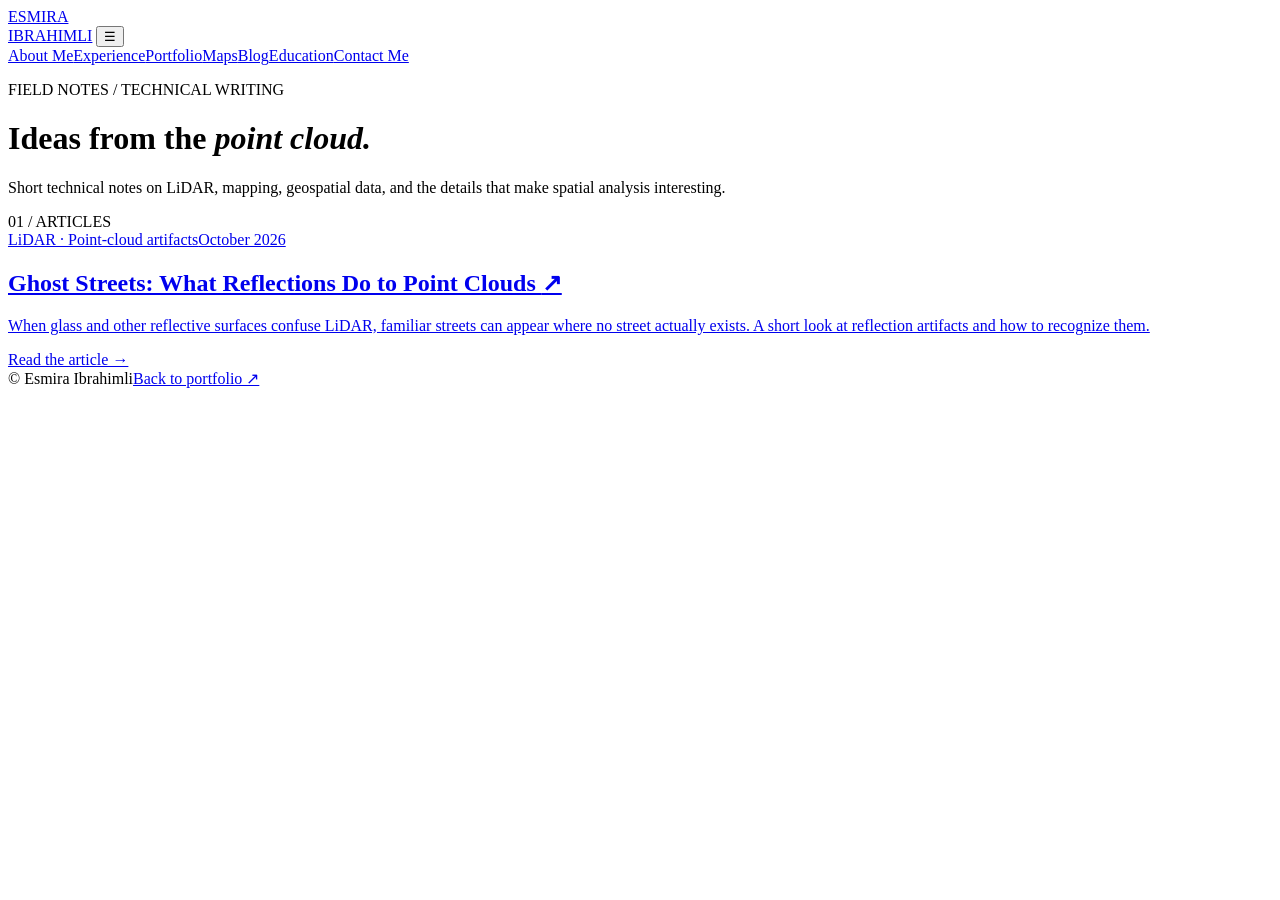
==== blog/index.html @ f17788f1 "Add files via upload" ====
<!DOCTYPE html>
<html lang="en">
<head>
<meta charset="UTF-8"><meta name="viewport" content="width=device-width, initial-scale=1.0">
<title>Blog — Esmira Ibrahimli</title>
<meta name="description" content="GIS, LiDAR and geospatial technical writing by Esmira Ibrahimli.">
<link rel="preconnect" href="https://fonts.googleapis.com">
<link href="https://fonts.googleapis.com/css2?family=Fraunces:ital,wght@0,400;0,500;0,600;1,400;1,500&family=Inter:wght@400;500;600&display=swap" rel="stylesheet">
<link rel="icon" href="../favicon.png">
<link rel="stylesheet" href="blog.css">
</head>
<body>
<header class="site-header"><nav class="wrap navigation" aria-label="Main navigation">
<a class="logo" href="../index.html">ESMIRA<br>IBRAHIMLI</a>
<button class="nav-toggle" type="button" id="navToggle" aria-expanded="false" aria-controls="navlinks" aria-label="Toggle navigation">☰</button>
<div class="navlinks" id="navlinks">
<a href="../index.html#about">About Me</a><a href="../index.html#experience">Experience</a><a href="../index.html#portfolio">Portfolio</a><a href="../index.html#maps">Maps</a><a href="index.html" aria-current="page">Blog</a><a href="../index.html#education">Education</a><a href="../index.html#contact">Contact Me</a>
</div></nav></header>
<main class="wrap blog-main">
<p class="eyebrow">FIELD NOTES / TECHNICAL WRITING</p>
<h1>Ideas from the <em>point cloud.</em></h1>
<p class="lead">Short technical notes on LiDAR, mapping, geospatial data, and the details that make spatial analysis interesting.</p>
<div class="section-label">01 / ARTICLES</div>
<!-- ADD FUTURE BLOG LINKS BY DUPLICATING AN <article class="article-card"> BLOCK BELOW -->
<article class="article-card"><a href="ghost-streets.html" class="article-link">
<div class="article-meta"><span>LiDAR · Point-cloud artifacts</span><span>October 2026</span></div>
<h2>Ghost Streets: What Reflections Do to Point Clouds <span aria-hidden="true">↗</span></h2>
<p>When glass and other reflective surfaces confuse LiDAR, familiar streets can appear where no street actually exists. A short look at reflection artifacts and how to recognize them.</p>
<span class="read-more">Read the article →</span>
</a></article>
<!-- ADD ANOTHER ARTICLE BELOW THIS COMMENT -->
</main>
<footer class="wrap footer"><span>© Esmira Ibrahimli</span><a href="../index.html">Back to portfolio ↗</a></footer>
<script>const t=document.getElementById('navToggle'),n=document.getElementById('navlinks');t.addEventListener('click',()=>{let open=n.classList.toggle('open');t.setAttribute('aria-expanded',String(open));});n.querySelectorAll('a').forEach(a=>a.addEventListener('click',()=>{n.classList.remove('open');t.setAttribute('aria-expanded','false')}));</script>
</body></html>
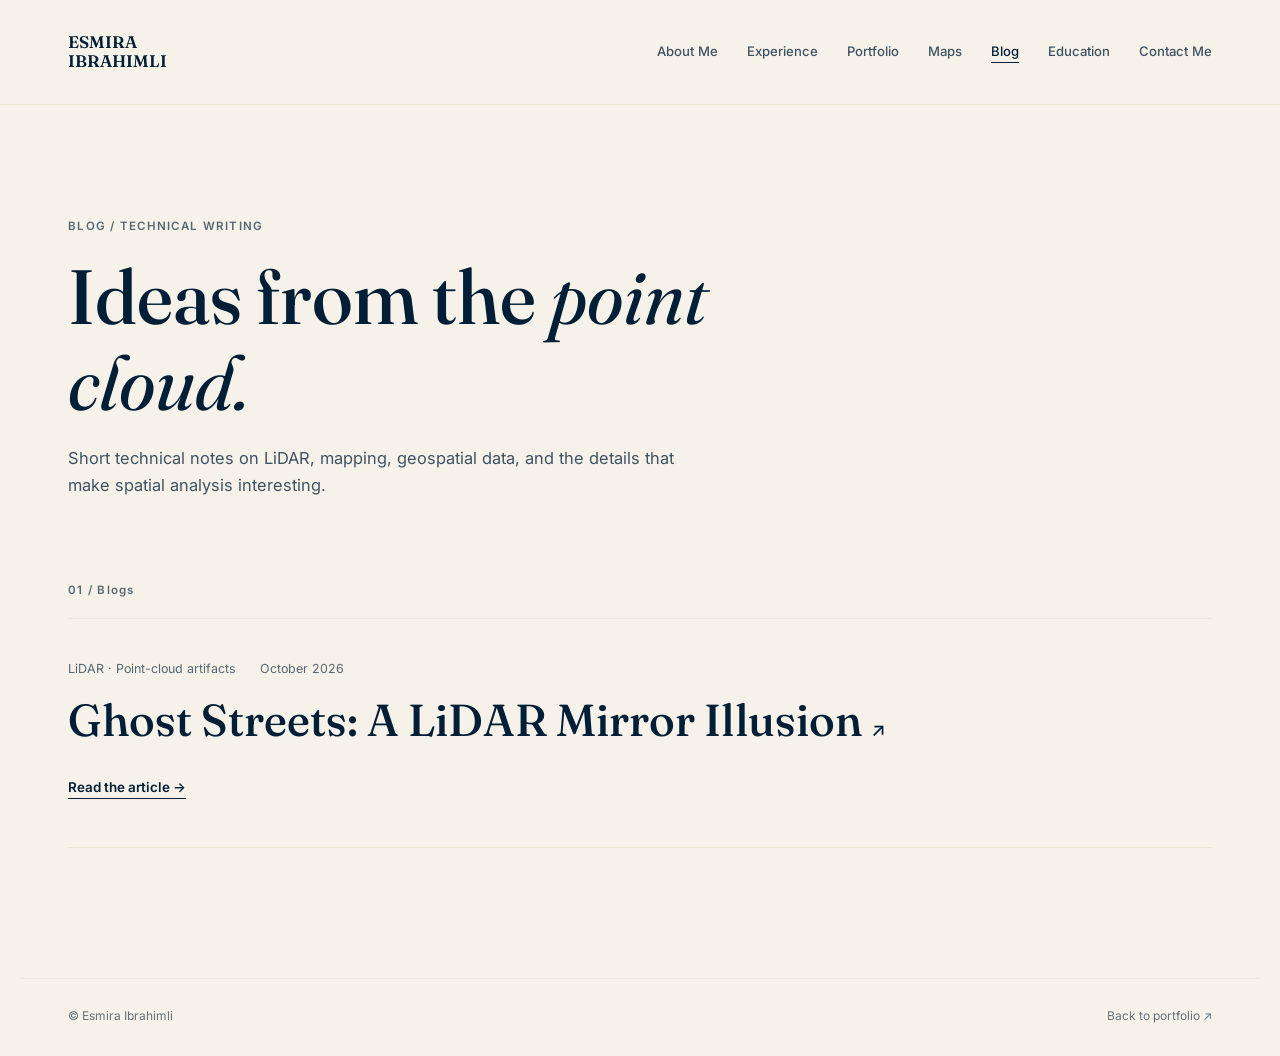
==== commit e440d872: "Update index.html" ====
--- a/blog/index.html
+++ b/blog/index.html
@@ -8,6 +8,7 @@
 <link href="https://fonts.googleapis.com/css2?family=Fraunces:ital,wght@0,400;0,500;0,600;1,400;1,500&family=Inter:wght@400;500;600&display=swap" rel="stylesheet">
 <link rel="icon" href="../favicon.png">
 <link rel="stylesheet" href="blog.css">
+<link rel="stylesheet" href="ghost-streets.css">
 </head>
 <body>
 <header class="site-header"><nav class="wrap navigation" aria-label="Main navigation">
@@ -17,15 +18,14 @@
 <a href="../index.html#about">About Me</a><a href="../index.html#experience">Experience</a><a href="../index.html#portfolio">Portfolio</a><a href="../index.html#maps">Maps</a><a href="index.html" aria-current="page">Blog</a><a href="../index.html#education">Education</a><a href="../index.html#contact">Contact Me</a>
 </div></nav></header>
 <main class="wrap blog-main">
-<p class="eyebrow">FIELD NOTES / TECHNICAL WRITING</p>
+<p class="eyebrow">BLOG / TECHNICAL WRITING</p>
 <h1>Ideas from the <em>point cloud.</em></h1>
 <p class="lead">Short technical notes on LiDAR, mapping, geospatial data, and the details that make spatial analysis interesting.</p>
-<div class="section-label">01 / ARTICLES</div>
+<div class="section-label">01 / Blogs</div>
 <!-- ADD FUTURE BLOG LINKS BY DUPLICATING AN <article class="article-card"> BLOCK BELOW -->
 <article class="article-card"><a href="ghost-streets.html" class="article-link">
 <div class="article-meta"><span>LiDAR · Point-cloud artifacts</span><span>October 2026</span></div>
-<h2>Ghost Streets: What Reflections Do to Point Clouds <span aria-hidden="true">↗</span></h2>
-<p>When glass and other reflective surfaces confuse LiDAR, familiar streets can appear where no street actually exists. A short look at reflection artifacts and how to recognize them.</p>
+<h2>Ghost Streets: A LiDAR Mirror Illusion <span aria-hidden="true">↗</span></h2>
 <span class="read-more">Read the article →</span>
 </a></article>
 <!-- ADD ANOTHER ARTICLE BELOW THIS COMMENT -->
--- a/blog/blog.css
+++ b/blog/blog.css
@@ -0,0 +1 @@
+ :root{--navy:#001f37;--cream:#f7f2e9;--dim:#ece4d3;--serif:'Fraunces',Georgia,serif;--sans:'Inter',sans-serif}*{box-sizing:border-box}html{scroll-behavior:smooth}body{margin:0;background:var(--cream);color:var(--navy);font-family:var(--sans);line-height:1.65}a{color:inherit;text-decoration:none}.wrap{max-width:1240px;margin:0 auto;padding-left:48px;padding-right:48px}.site-header{position:sticky;top:0;z-index:20;background:var(--cream);border-bottom:1px solid var(--dim)}.navigation{display:flex;align-items:center;justify-content:space-between;min-height:104px;gap:28px}.logo{font-family:var(--serif);font-size:1.05rem;font-weight:600;line-height:1.15}.navlinks{display:flex;gap:29px}.navlinks a{font-size:.82rem;font-weight:500;opacity:.75;white-space:nowrap}.navlinks a:hover,.navlinks a[aria-current]{opacity:1}.navlinks a[aria-current]{text-decoration:underline;text-underline-offset:6px}.nav-toggle{display:none;background:none;border:0;color:var(--navy);font-size:1.3rem;cursor:pointer}h1,h2{font-family:var(--serif);font-weight:500;line-height:1.13}h1 em{font-weight:400} .eyebrow,.section-label{font-size:.72rem;letter-spacing:.11em;font-weight:600;opacity:.65}.blog-main{padding-top:100px;padding-bottom:130px;min-height:70vh}.blog-main h1{font-size:clamp(2.7rem,6vw,5rem);max-width:790px;margin:18px 0}.lead{max-width:610px;font-size:1.03rem;opacity:.75}.section-label{border-bottom:1px solid var(--dim);padding:65px 0 18px}.article-card{border-bottom:1px solid var(--dim)}.article-link{display:block;padding:40px 0 48px;max-width:880px}.article-meta{display:flex;gap:24px;flex-wrap:wrap;font-size:.78rem;opacity:.65}.article-card h2{font-size:clamp(1.8rem,3.5vw,2.8rem);margin:16px 0}.article-card h2 span{font-family:var(--sans);font-size:1.2rem}.article-card p{max-width:720px;font-size:.96rem;opacity:.72}.read-more{display:inline-block;font-weight:600;font-size:.84rem;border-bottom:1px solid var(--navy);margin-top:14px}.article-link:hover h2{opacity:.74}.article-main{padding-top:64px;padding-bottom:120px;max-width:1080px}.back{font-size:.82rem;display:inline-block;margin-bottom:68px;border-bottom:1px solid currentColor}.article-main h1{font-size:clamp(2.7rem,5.6vw,4.6rem);margin:16px 0 24px;max-width:900px}.article-lead{font-family:var(--serif);font-size:clamp(1.2rem,2.3vw,1.6rem);max-width:780px;line-height:1.45;opacity:.84}.byline{padding:26px 0 45px;margin-bottom:65px;border-bottom:1px solid var(--dim);font-size:.78rem;opacity:.6}.prose{max-width:780px;margin:0 auto}.prose h2{font-size:clamp(1.65rem,3vw,2.2rem);margin:62px 0 20px}.prose p{font-size:1.04rem;line-height:1.9;opacity:.86;margin:0 0 22px}.prose figure{margin:50px 0}.prose figure img{display:block;width:100%;height:auto;border-radius:3px}.prose figcaption{margin-top:12px;font-size:.76rem;opacity:.62}.image-placeholder{border:1px dashed #8797a2;border-radius:3px;min-height:240px;background:var(--dim);display:flex;align-items:center;justify-content:center;flex-direction:column;gap:9px;text-align:center;margin:42px 0;padding:20px}.image-placeholder span{font-size:.69rem;letter-spacing:.12em;opacity:.62}.image-placeholder strong{font-family:var(--serif);font-size:1.35rem;font-weight:500}.image-placeholder small{opacity:.68}.end-note{max-width:780px;margin:85px auto 0;padding-top:26px;border-top:1px solid var(--dim);font-size:.87rem}.end-note a{text-decoration:underline;text-underline-offset:4px}.footer{border-top:1px solid var(--dim);padding-top:27px;padding-bottom:30px;display:flex;justify-content:space-between;gap:20px;font-size:.75rem;opacity:.6}@media(max-width:920px){.wrap{padding-left:24px;padding-right:24px}.navigation{min-height:75px}.nav-toggle{display:block}.navlinks{display:none;position:absolute;top:75px;left:0;right:0;background:var(--cream);border-bottom:1px solid var(--dim);padding:16px 24px;flex-direction:column;gap:0}.navlinks.open{display:flex}.navlinks a{padding:10px 0;border-bottom:1px solid var(--dim)}.blog-main{padding-top:66px}.article-main{padding-top:45px}.back{margin-bottom:46px}}@media(prefers-reduced-motion:reduce){html{scroll-behavior:auto}}
--- a/blog/ghost-streets.css
+++ b/blog/ghost-streets.css
@@ -0,0 +1,28 @@
+/* Ghost Streets article-specific styling.
+   The shared colors, fonts, navigation, and base article layout live in blog.css.
+   Edit this file to customize only the Ghost Streets article. */
+
+/* Optional: add a subtle background to illustrative figures */
+.article-main .prose figure img {
+  max-width: 100%;
+  height: auto;
+}
+
+/* Make wider graphs available when needed: add class="wide-figure" to <figure>. */
+.article-main .prose figure.wide-figure {
+  width: min(100%, 1000px);
+  max-width: 1000px;
+  margin-left: 50%;
+  transform: translateX(-50%);
+}
+
+/* Caption for schematics, screenshots, or graphs */
+.article-main .prose figcaption {
+  line-height: 1.6;
+}
+
+@media (max-width: 600px) {
+  .article-main .prose figure.wide-figure {
+    width: 100%;
+  }
+}
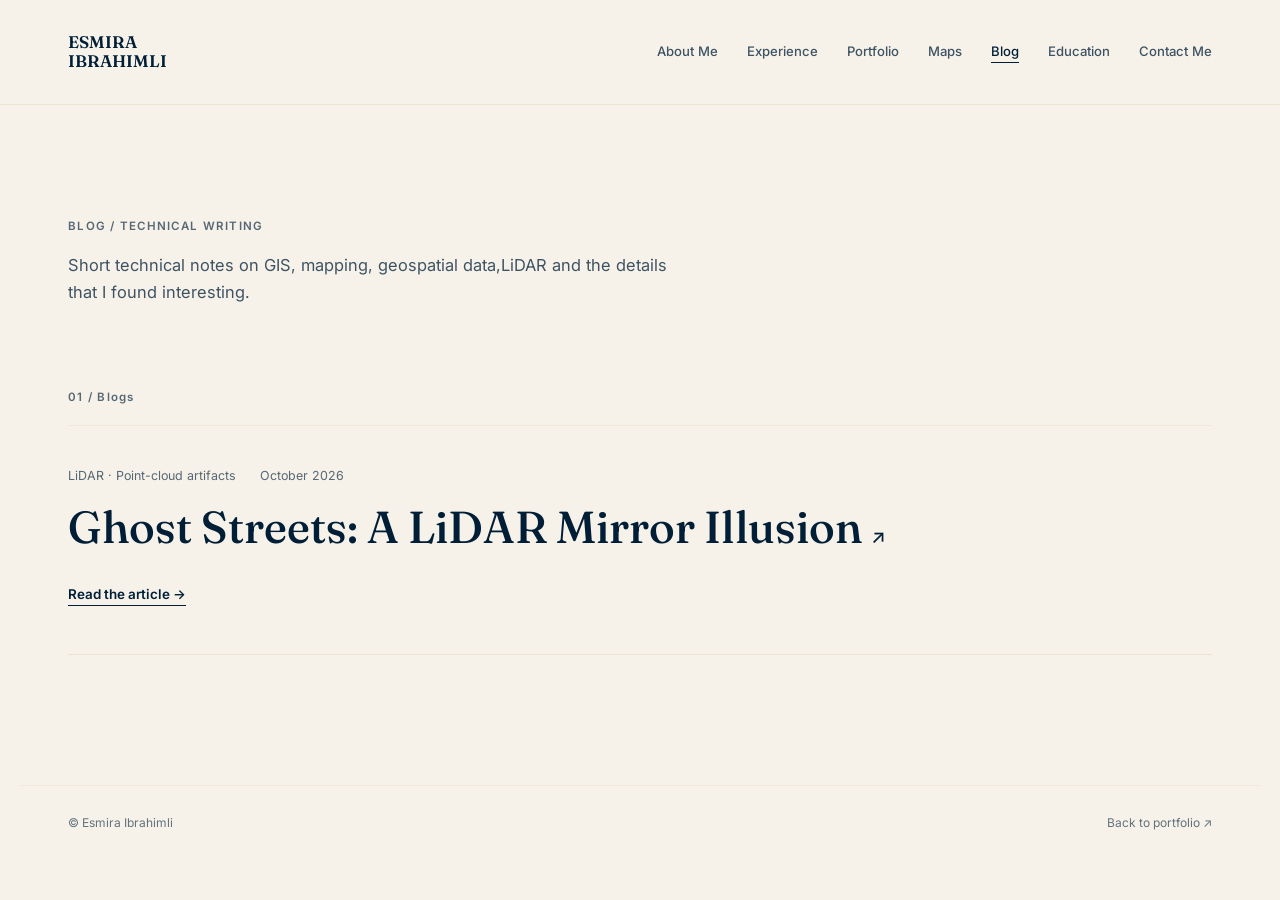
==== commit 332d7d15: "Update index.html" ====
--- a/blog/index.html
+++ b/blog/index.html
@@ -19,8 +19,8 @@
 </div></nav></header>
 <main class="wrap blog-main">
 <p class="eyebrow">BLOG / TECHNICAL WRITING</p>
-<h1>Ideas from the <em>point cloud.</em></h1>
-<p class="lead">Short technical notes on LiDAR, mapping, geospatial data, and the details that make spatial analysis interesting.</p>
+
+<p class="lead">Short technical notes on GIS, mapping, geospatial data,LiDAR and the details that I found interesting.</p>
 <div class="section-label">01 / Blogs</div>
 <!-- ADD FUTURE BLOG LINKS BY DUPLICATING AN <article class="article-card"> BLOCK BELOW -->
 <article class="article-card"><a href="ghost-streets.html" class="article-link">
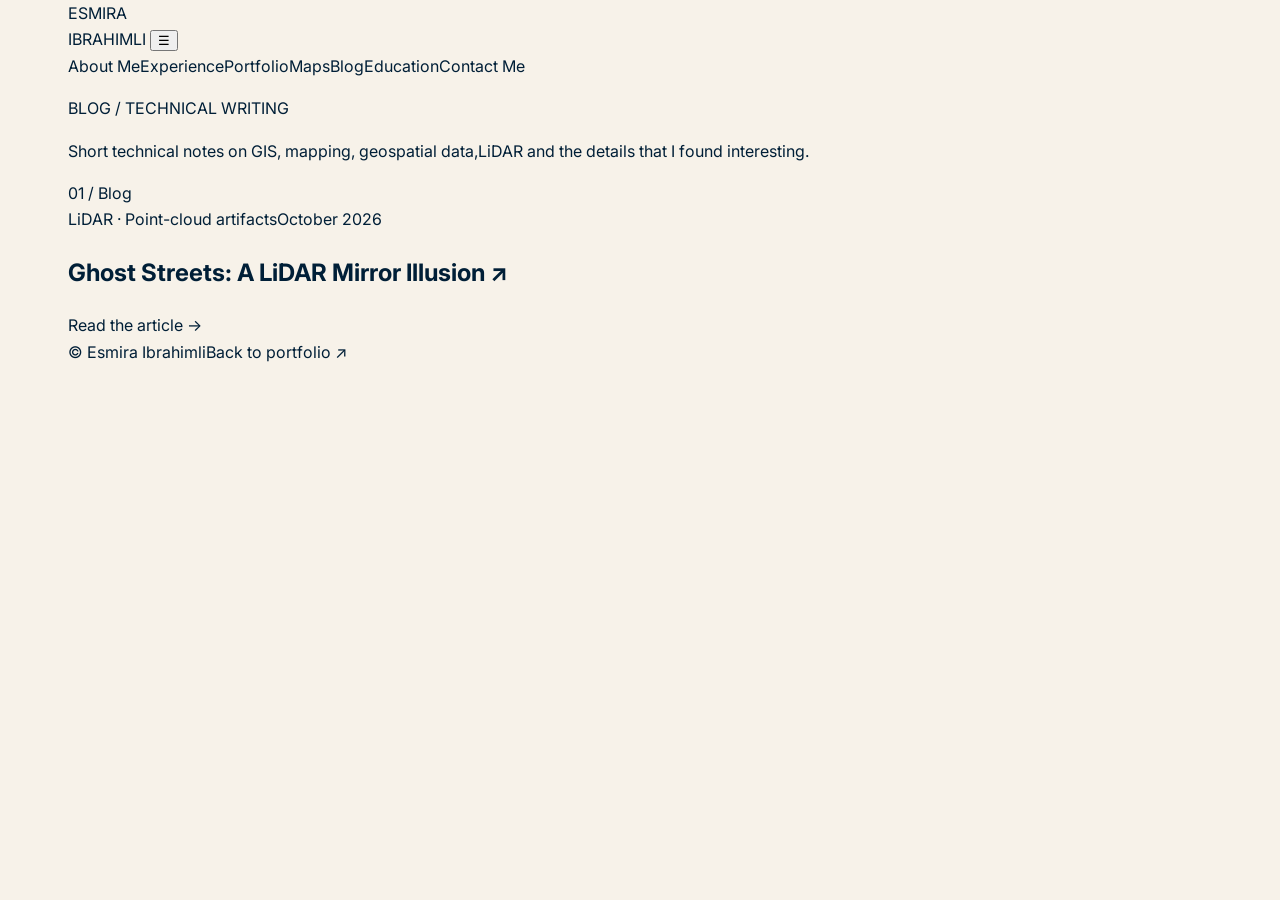
==== commit 8b91e8d2: "Update index.html" ====
--- a/blog/index.html
+++ b/blog/index.html
@@ -21,14 +21,14 @@
 <p class="eyebrow">BLOG / TECHNICAL WRITING</p>
 
 <p class="lead">Short technical notes on GIS, mapping, geospatial data,LiDAR and the details that I found interesting.</p>
-<div class="section-label">01 / Blogs</div>
-<!-- ADD FUTURE BLOG LINKS BY DUPLICATING AN <article class="article-card"> BLOCK BELOW -->
+<div class="section-label">01 / Blog</div>
+
 <article class="article-card"><a href="ghost-streets.html" class="article-link">
 <div class="article-meta"><span>LiDAR · Point-cloud artifacts</span><span>October 2026</span></div>
 <h2>Ghost Streets: A LiDAR Mirror Illusion <span aria-hidden="true">↗</span></h2>
 <span class="read-more">Read the article →</span>
 </a></article>
-<!-- ADD ANOTHER ARTICLE BELOW THIS COMMENT -->
+
 </main>
 <footer class="wrap footer"><span>© Esmira Ibrahimli</span><a href="../index.html">Back to portfolio ↗</a></footer>
 <script>const t=document.getElementById('navToggle'),n=document.getElementById('navlinks');t.addEventListener('click',()=>{let open=n.classList.toggle('open');t.setAttribute('aria-expanded',String(open));});n.querySelectorAll('a').forEach(a=>a.addEventListener('click',()=>{n.classList.remove('open');t.setAttribute('aria-expanded','false')}));</script>
--- a/blog/blog.css
+++ b/blog/blog.css
@@ -1 +1,36 @@
- :root{--navy:#001f37;--cream:#f7f2e9;--dim:#ece4d3;--serif:'Fraunces',Georgia,serif;--sans:'Inter',sans-serif}*{box-sizing:border-box}html{scroll-behavior:smooth}body{margin:0;background:var(--cream);color:var(--navy);font-family:var(--sans);line-height:1.65}a{color:inherit;text-decoration:none}.wrap{max-width:1240px;margin:0 auto;padding-left:48px;padding-right:48px}.site-header{position:sticky;top:0;z-index:20;background:var(--cream);border-bottom:1px solid var(--dim)}.navigation{display:flex;align-items:center;justify-content:space-between;min-height:104px;gap:28px}.logo{font-family:var(--serif);font-size:1.05rem;font-weight:600;line-height:1.15}.navlinks{display:flex;gap:29px}.navlinks a{font-size:.82rem;font-weight:500;opacity:.75;white-space:nowrap}.navlinks a:hover,.navlinks a[aria-current]{opacity:1}.navlinks a[aria-current]{text-decoration:underline;text-underline-offset:6px}.nav-toggle{display:none;background:none;border:0;color:var(--navy);font-size:1.3rem;cursor:pointer}h1,h2{font-family:var(--serif);font-weight:500;line-height:1.13}h1 em{font-weight:400} .eyebrow,.section-label{font-size:.72rem;letter-spacing:.11em;font-weight:600;opacity:.65}.blog-main{padding-top:100px;padding-bottom:130px;min-height:70vh}.blog-main h1{font-size:clamp(2.7rem,6vw,5rem);max-width:790px;margin:18px 0}.lead{max-width:610px;font-size:1.03rem;opacity:.75}.section-label{border-bottom:1px solid var(--dim);padding:65px 0 18px}.article-card{border-bottom:1px solid var(--dim)}.article-link{display:block;padding:40px 0 48px;max-width:880px}.article-meta{display:flex;gap:24px;flex-wrap:wrap;font-size:.78rem;opacity:.65}.article-card h2{font-size:clamp(1.8rem,3.5vw,2.8rem);margin:16px 0}.article-card h2 span{font-family:var(--sans);font-size:1.2rem}.article-card p{max-width:720px;font-size:.96rem;opacity:.72}.read-more{display:inline-block;font-weight:600;font-size:.84rem;border-bottom:1px solid var(--navy);margin-top:14px}.article-link:hover h2{opacity:.74}.article-main{padding-top:64px;padding-bottom:120px;max-width:1080px}.back{font-size:.82rem;display:inline-block;margin-bottom:68px;border-bottom:1px solid currentColor}.article-main h1{font-size:clamp(2.7rem,5.6vw,4.6rem);margin:16px 0 24px;max-width:900px}.article-lead{font-family:var(--serif);font-size:clamp(1.2rem,2.3vw,1.6rem);max-width:780px;line-height:1.45;opacity:.84}.byline{padding:26px 0 45px;margin-bottom:65px;border-bottom:1px solid var(--dim);font-size:.78rem;opacity:.6}.prose{max-width:780px;margin:0 auto}.prose h2{font-size:clamp(1.65rem,3vw,2.2rem);margin:62px 0 20px}.prose p{font-size:1.04rem;line-height:1.9;opacity:.86;margin:0 0 22px}.prose figure{margin:50px 0}.prose figure img{display:block;width:100%;height:auto;border-radius:3px}.prose figcaption{margin-top:12px;font-size:.76rem;opacity:.62}.image-placeholder{border:1px dashed #8797a2;border-radius:3px;min-height:240px;background:var(--dim);display:flex;align-items:center;justify-content:center;flex-direction:column;gap:9px;text-align:center;margin:42px 0;padding:20px}.image-placeholder span{font-size:.69rem;letter-spacing:.12em;opacity:.62}.image-placeholder strong{font-family:var(--serif);font-size:1.35rem;font-weight:500}.image-placeholder small{opacity:.68}.end-note{max-width:780px;margin:85px auto 0;padding-top:26px;border-top:1px solid var(--dim);font-size:.87rem}.end-note a{text-decoration:underline;text-underline-offset:4px}.footer{border-top:1px solid var(--dim);padding-top:27px;padding-bottom:30px;display:flex;justify-content:space-between;gap:20px;font-size:.75rem;opacity:.6}@media(max-width:920px){.wrap{padding-left:24px;padding-right:24px}.navigation{min-height:75px}.nav-toggle{display:block}.navlinks{display:none;position:absolute;top:75px;left:0;right:0;background:var(--cream);border-bottom:1px solid var(--dim);padding:16px 24px;flex-direction:column;gap:0}.navlinks.open{display:flex}.navlinks a{padding:10px 0;border-bottom:1px solid var(--dim)}.blog-main{padding-top:66px}.article-main{padding-top:45px}.back{margin-bottom:46px}}@media(prefers-reduced-motion:reduce){html{scroll-behavior:auto}}
+
+:root {
+    --navy: #001f37;
+    --cream: #f7f2e9;
+    --dim: #ece4d3;
+    --serif: 'Fraunces', Georgia, serif;
+    --sans: 'Inter', sans-serif;
+}
+
+* {
+    box-sizing: border-box;
+}
+
+html {
+    scroll-behavior: smooth;
+}
+
+body {
+    margin: 0;
+    background: var(--cream);
+    color: var(--navy);
+    font-family: var(--sans);
+    line-height: 1.65;
+}
+
+a {
+    color: inherit;
+    text-decoration: none;
+}
+
+.wrap {
+    max-width: 1240px;
+    margin: 0 auto;
+    padding-left: 48px;
+    padding-right: 48px;
+}
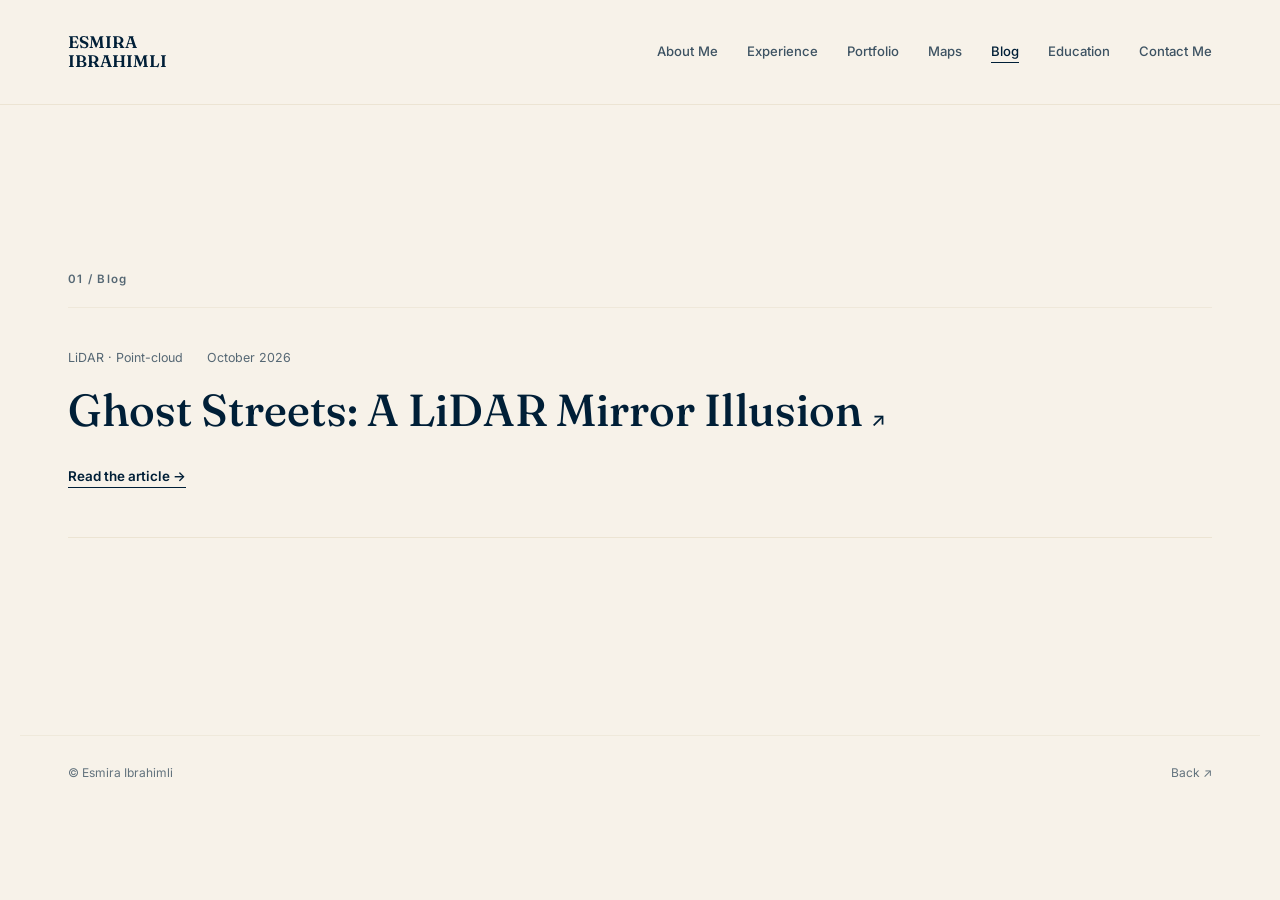
==== commit b658029c: "Update index.html" ====
--- a/blog/index.html
+++ b/blog/index.html
@@ -18,18 +18,15 @@
 <a href="../index.html#about">About Me</a><a href="../index.html#experience">Experience</a><a href="../index.html#portfolio">Portfolio</a><a href="../index.html#maps">Maps</a><a href="index.html" aria-current="page">Blog</a><a href="../index.html#education">Education</a><a href="../index.html#contact">Contact Me</a>
 </div></nav></header>
 <main class="wrap blog-main">
-<p class="eyebrow">BLOG / TECHNICAL WRITING</p>
-
-<p class="lead">Short technical notes on GIS, mapping, geospatial data,LiDAR and the details that I found interesting.</p>
 <div class="section-label">01 / Blog</div>
 
 <article class="article-card"><a href="ghost-streets.html" class="article-link">
-<div class="article-meta"><span>LiDAR · Point-cloud artifacts</span><span>October 2026</span></div>
+<div class="article-meta"><span>LiDAR · Point-cloud </span><span>October 2026</span></div>
 <h2>Ghost Streets: A LiDAR Mirror Illusion <span aria-hidden="true">↗</span></h2>
 <span class="read-more">Read the article →</span>
 </a></article>
 
 </main>
-<footer class="wrap footer"><span>© Esmira Ibrahimli</span><a href="../index.html">Back to portfolio ↗</a></footer>
+<footer class="wrap footer"><span>© Esmira Ibrahimli</span><a href="../index.html">Back ↗</a></footer>
 <script>const t=document.getElementById('navToggle'),n=document.getElementById('navlinks');t.addEventListener('click',()=>{let open=n.classList.toggle('open');t.setAttribute('aria-expanded',String(open));});n.querySelectorAll('a').forEach(a=>a.addEventListener('click',()=>{n.classList.remove('open');t.setAttribute('aria-expanded','false')}));</script>
 </body></html>
--- a/blog/blog.css
+++ b/blog/blog.css
@@ -1,10 +1,9 @@
-
 :root {
     --navy: #001f37;
     --cream: #f7f2e9;
     --dim: #ece4d3;
-    --serif: 'Fraunces', Georgia, serif;
-    --sans: 'Inter', sans-serif;
+    --serif: 'Fraunces',Georgia,serif;
+    --sans: 'Inter',sans-serif;
 }
 
 * {
@@ -34,3 +33,313 @@
     padding-left: 48px;
     padding-right: 48px;
 }
+
+.site-header {
+    position: sticky;
+    top: 0;
+    z-index: 20;
+    background: var(--cream);
+    border-bottom: 1px solid var(--dim);
+}
+
+.navigation {
+    display: flex;
+    align-items: center;
+    justify-content: space-between;
+    min-height: 104px;
+    gap: 28px;
+}
+
+.logo {
+    font-family: var(--serif);
+    font-size: 1.05rem;
+    font-weight: 600;
+    line-height: 1.15;
+}
+
+.navlinks {
+    display: flex;
+    gap: 29px;
+}
+
+.navlinks a {
+    font-size: .82rem;
+    font-weight: 500;
+    opacity: .75;
+    white-space: nowrap;
+}
+
+.navlinks a:hover,.navlinks a[aria-current] {
+    opacity: 1;
+}
+
+.navlinks a[aria-current] {
+    text-decoration: underline;
+    text-underline-offset: 6px;
+}
+
+.nav-toggle {
+    display: none;
+    background: none;
+    border: 0;
+    color: var(--navy);
+    font-size: 1.3rem;
+    cursor: pointer;
+}
+
+h1,h2 {
+    font-family: var(--serif);
+    font-weight: 500;
+    line-height: 1.13;
+}
+
+h1 em {
+    font-weight: 400;
+}
+
+.eyebrow,.section-label {
+    font-size: .72rem;
+    letter-spacing: .11em;
+    font-weight: 600;
+    opacity: .65;
+}
+
+.blog-main {
+    padding-top: 100px;
+    padding-bottom: 130px;
+    min-height: 70vh;
+}
+
+.blog-main h1 {
+    font-size: clamp(2.7rem,6vw,5rem);
+    max-width: 790px;
+    margin: 18px 0;
+}
+
+.lead {
+    max-width: 610px;
+    font-size: 1.03rem;
+    opacity: .75;
+}
+
+.section-label {
+    border-bottom: 1px solid var(--dim);
+    padding: 65px 0 18px;
+}
+
+.article-card {
+    border-bottom: 1px solid var(--dim);
+}
+
+.article-link {
+    display: block;
+    padding: 40px 0 48px;
+    max-width: 880px;
+}
+
+.article-meta {
+    display: flex;
+    gap: 24px;
+    flex-wrap: wrap;
+    font-size: .78rem;
+    opacity: .65;
+}
+
+.article-card h2 {
+    font-size: clamp(1.8rem,3.5vw,2.8rem);
+    margin: 16px 0;
+}
+
+.article-card h2 span {
+    font-family: var(--sans);
+    font-size: 1.2rem;
+}
+
+.article-card p {
+    max-width: 720px;
+    font-size: .96rem;
+    opacity: .72;
+}
+
+.read-more {
+    display: inline-block;
+    font-weight: 600;
+    font-size: .84rem;
+    border-bottom: 1px solid var(--navy);
+    margin-top: 14px;
+}
+
+.article-link:hover h2 {
+    opacity: .74;
+}
+
+.article-main {
+    padding-top: 64px;
+    padding-bottom: 120px;
+    max-width: 1080px;
+}
+
+.back {
+    font-size: .82rem;
+    display: inline-block;
+    margin-bottom: 68px;
+    border-bottom: 1px solid currentColor;
+}
+
+.article-main h1 {
+    font-size: clamp(2.7rem,5.6vw,4.6rem);
+    margin: 16px 0 24px;
+    max-width: 900px;
+}
+
+.article-lead {
+    font-family: var(--serif);
+    font-size: clamp(1.2rem,2.3vw,1.6rem);
+    max-width: 780px;
+    line-height: 1.45;
+    opacity: .84;
+}
+
+.byline {
+    padding: 26px 0 45px;
+    margin-bottom: 65px;
+    border-bottom: 1px solid var(--dim);
+    font-size: .78rem;
+    opacity: .6;
+}
+
+.prose {
+    max-width: 780px;
+    margin: 0 auto;
+}
+
+.prose h2 {
+    font-size: clamp(1.65rem,3vw,2.2rem);
+    margin: 62px 0 20px;
+}
+
+.prose p {
+    font-size: 1.04rem;
+    line-height: 1.9;
+    opacity: .86;
+    margin: 0 0 22px;
+}
+
+.prose figure {
+    margin: 50px 0;
+}
+
+.prose figure img {
+    display: block;
+    width: 100%;
+    height: auto;
+    border-radius: 3px;
+}
+
+.prose figcaption {
+    margin-top: 12px;
+    font-size: .76rem;
+    opacity: .62;
+}
+
+.image-placeholder {
+    border: 1px dashed #8797a2;
+    border-radius: 3px;
+    min-height: 240px;
+    background: var(--dim);
+    display: flex;
+    align-items: center;
+    justify-content: center;
+    flex-direction: column;
+    gap: 9px;
+    text-align: center;
+    margin: 42px 0;
+    padding: 20px;
+}
+
+.image-placeholder span {
+    font-size: .69rem;
+    letter-spacing: .12em;
+    opacity: .62;
+}
+
+.image-placeholder strong {
+    font-family: var(--serif);
+    font-size: 1.35rem;
+    font-weight: 500;
+}
+
+.image-placeholder small {
+    opacity: .68;
+}
+
+.end-note {
+    max-width: 780px;
+    margin: 85px auto 0;
+    padding-top: 26px;
+    border-top: 1px solid var(--dim);
+    font-size: .87rem;
+}
+
+.end-note a {
+    text-decoration: underline;
+    text-underline-offset: 4px;
+}
+
+.footer {
+    border-top: 1px solid var(--dim);
+    padding-top: 27px;
+    padding-bottom: 30px;
+    display: flex;
+    justify-content: space-between;
+    gap: 20px;
+    font-size: .75rem;
+    opacity: .6;
+}
+
+@media(max-width:920px) {
+    .wrap {
+        padding-left: 24px;
+        padding-right: 24px;
+    }
+    .navigation {
+        min-height: 75px;
+    }
+    .nav-toggle {
+        display: block;
+    }
+    .navlinks {
+        display: none;
+        position: absolute;
+        top: 75px;
+        left: 0;
+        right: 0;
+        background: var(--cream);
+        border-bottom: 1px solid var(--dim);
+        padding: 16px 24px;
+        flex-direction: column;
+        gap: 0;
+    }
+    .navlinks.open {
+        display: flex;
+    }
+    .navlinks a {
+        padding: 10px 0;
+        border-bottom: 1px solid var(--dim);
+    }
+    .blog-main {
+        padding-top: 66px;
+    }
+    .article-main {
+        padding-top: 45px;
+    }
+    .back {
+        margin-bottom: 46px;
+    }
+}
+
+@media(prefers-reduced-motion:reduce) {
+    html {
+        scroll-behavior: auto;
+    }
+}
